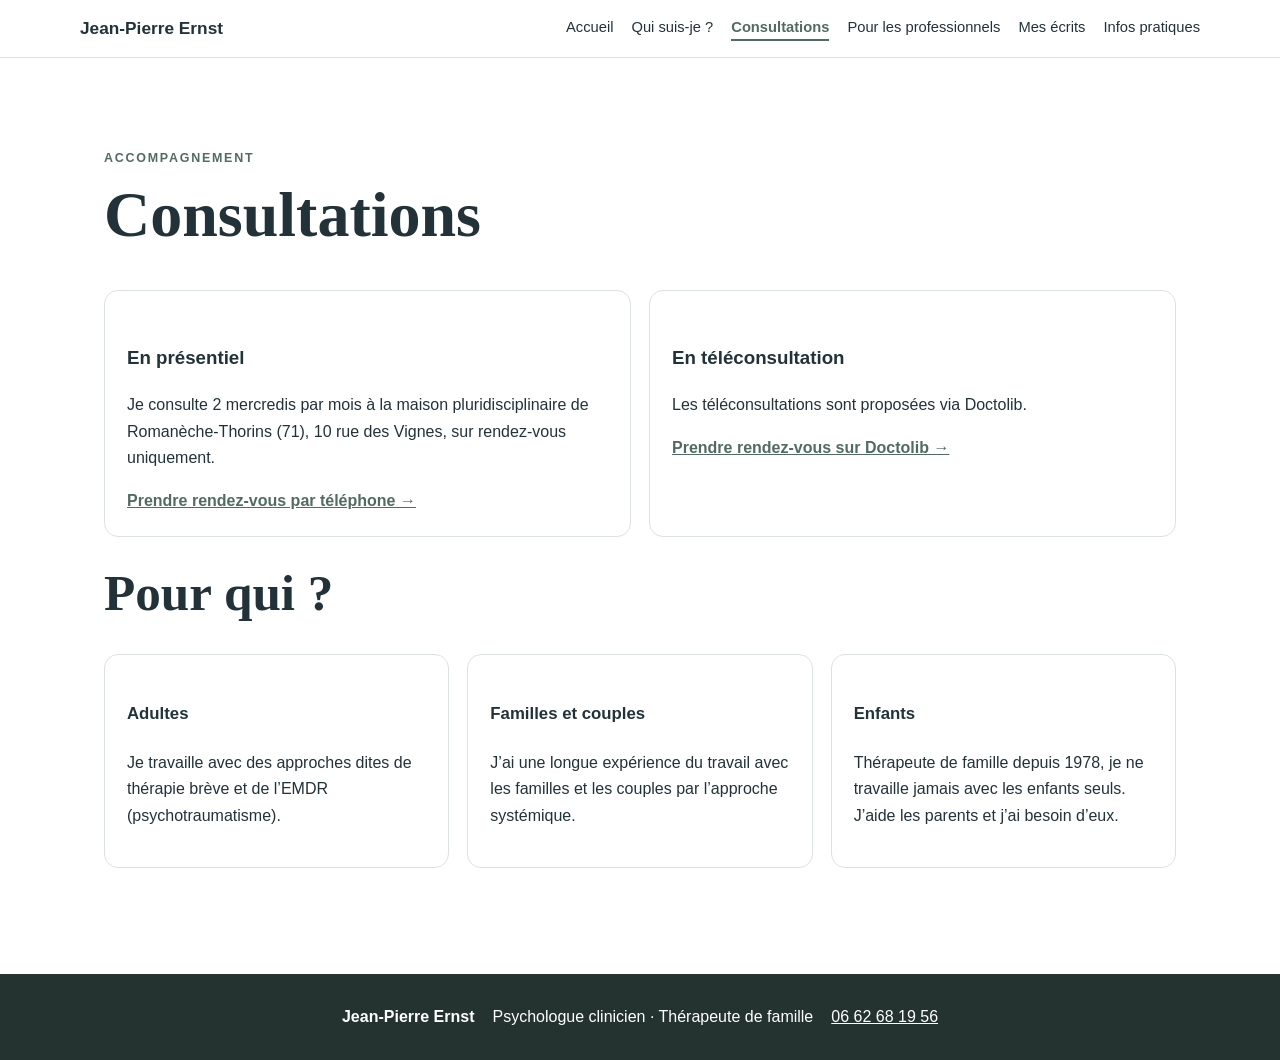
==== consultations.html @ 9bc4b55e "Add files via upload" ====
<!doctype html><html lang="fr"><head>
<meta charset="utf-8"><meta name="viewport" content="width=device-width,initial-scale=1">
<title>Consultations — Jean-Pierre Ernst</title><link rel="stylesheet" href="styles.css"></head><body>
<header class="topbar"><a class="brand" href="index.html">Jean-Pierre Ernst</a>
<button class="menu" aria-label="Ouvrir le menu" aria-expanded="false">☰</button><nav><a href="index.html">Accueil</a><a href="qui-suis-je.html">Qui suis-je ?</a><a href="consultations.html" class="active">Consultations</a><a href="professionnels.html">Pour les professionnels</a><a href="ecrits.html">Mes écrits</a><a href="infos-pratiques.html">Infos pratiques</a></nav></header>
<main><section class="section"><p class="kicker">Accompagnement</p><h1 class="page-title">Consultations</h1>
<div class="cards"><article><h3>En présentiel</h3><p>Je consulte 2 mercredis par mois à la maison pluridisciplinaire de Romanèche-Thorins (71), 10 rue des Vignes, sur rendez-vous uniquement.</p><a class="textlink" href="tel:+33662681956">Prendre rendez-vous par téléphone →</a></article>
<article><h3>En téléconsultation</h3><p>Les téléconsultations sont proposées via Doctolib.</p><a class="textlink" href="https://www.doctolib.fr/psychologue/paris/jean-pierre-ernst" target="_blank" rel="noopener">Prendre rendez-vous sur Doctolib →</a></article></div>
<h2>Pour qui ?</h2><div class="cards three"><article><h4>Adultes</h4><p>Je travaille avec des approches dites de thérapie brève et de l’EMDR (psychotraumatisme).</p></article><article><h4>Familles et couples</h4><p>J’ai une longue expérience du travail avec les familles et les couples par l’approche systémique.</p></article><article><h4>Enfants</h4><p>Thérapeute de famille depuis 1978, je ne travaille jamais avec les enfants seuls. J’aide les parents et j’ai besoin d’eux.</p></article></div></section></main>
<footer><strong>Jean-Pierre Ernst</strong><span>Psychologue clinicien · Thérapeute de famille</span><a href="tel:+33662681956">06 62 68 19 56</a></footer>
<script>const b=document.querySelector('.menu'),n=document.querySelector('nav');b.addEventListener('click',()=>{const o=n.classList.toggle('open');b.setAttribute('aria-expanded',o)});</script>
</body></html>
---- styles.css ----
:root{--ink:#233238;--muted:#5d6c70;--paper:#fff;--soft:#f2f5f1;--accent:#526b62;--line:#dce3df;--max:1120px}
*{box-sizing:border-box}html{scroll-behavior:smooth}body{margin:0;font-family:Arial,Helvetica,sans-serif;color:var(--ink);background:var(--paper);line-height:1.65}
.topbar{position:sticky;top:0;z-index:20;display:flex;align-items:center;gap:28px;padding:14px max(24px,calc((100% - var(--max))/2));background:rgba(255,255,255,.96);border-bottom:1px solid var(--line)}
.brand{font-weight:700;font-size:1.08rem;color:var(--ink);text-decoration:none;margin-right:auto}.topbar nav{display:flex;gap:18px}.topbar nav a{color:var(--ink);text-decoration:none;font-size:.92rem}.topbar nav a:hover,.links a:hover,.textlink:hover{color:var(--accent);text-decoration:underline}.menu{display:none;border:0;background:none;font-size:1.6rem}
.hero{min-height:72vh;display:grid;align-items:center;background:linear-gradient(90deg,rgba(15,27,28,.72),rgba(15,27,28,.14)),url("assets/slide1_image10.png") center/cover}
.hero-inner{width:min(var(--max),calc(100% - 48px));margin:auto;color:white;padding:70px 0}.hero h1{font-family:Georgia,serif;font-size:clamp(3rem,7vw,6.5rem);line-height:1;margin:.15em 0}.eyebrow,.kicker{text-transform:uppercase;letter-spacing:.14em;font-weight:700;font-size:.78rem}.motto{font-family:Georgia,serif;font-size:clamp(1.45rem,3vw,2.35rem);max-width:720px}.actions{display:flex;gap:12px;flex-wrap:wrap;margin-top:28px}.button{display:inline-block;padding:11px 18px;border-radius:999px;text-decoration:none;font-weight:700}.primary{background:white;color:var(--ink)}.ghost{border:1px solid rgba(255,255,255,.8);color:white}
.section{max-width:var(--max);margin:auto;padding:78px 24px;scroll-margin-top:70px}.soft{max-width:none;padding-left:max(24px,calc((100% - var(--max))/2));padding-right:max(24px,calc((100% - var(--max))/2));background:var(--soft)}
h2{font-family:Georgia,serif;font-size:clamp(2.2rem,4vw,3.5rem);line-height:1.1;margin:.15em 0 .65em}h3{margin-top:1.6em}h4{font-size:1.05rem}.kicker{color:var(--accent)}
.two{display:grid;grid-template-columns:1.25fr .75fr;gap:56px;align-items:center}.two>img{width:100%;max-height:520px;object-fit:cover;border-radius:18px}.two>img.contain{object-fit:contain;max-height:420px}
.cards{display:grid;grid-template-columns:repeat(2,1fr);gap:18px;margin:28px 0}.cards.three{grid-template-columns:repeat(3,1fr)}.cards article{background:white;border:1px solid var(--line);border-radius:14px;padding:22px}.soft .cards article{background:rgba(255,255,255,.72)}
.textlink,.links a,.book a{color:var(--accent);font-weight:700}.writing-grid{display:grid;grid-template-columns:.95fr 1.05fr;gap:50px}.links{padding-left:1.2em}.links li{margin:.65em 0}
.book{display:grid;grid-template-columns:110px 1fr;gap:20px;padding:20px 0;border-bottom:1px solid var(--line)}.book img{width:110px;max-height:165px;object-fit:contain}.book h4{margin:0}
footer{display:flex;gap:18px;justify-content:center;flex-wrap:wrap;padding:30px 24px;background:#24332f;color:white}footer a{color:white}
@media(max-width:820px){.menu{display:block}.topbar nav{display:none;position:absolute;left:0;right:0;top:59px;padding:20px 24px;background:white;flex-direction:column;border-bottom:1px solid var(--line)}.topbar nav.open{display:flex}.two,.writing-grid{grid-template-columns:1fr}.two>img{order:-1;max-height:330px}.cards,.cards.three{grid-template-columns:1fr}.hero{min-height:68vh}.section{padding-top:58px;padding-bottom:58px}}
@media(max-width:520px){.book{grid-template-columns:82px 1fr}.book img{width:82px}.hero-inner{width:calc(100% - 32px)}}

.page-title{font-family:Georgia,serif;font-size:clamp(2.5rem,5vw,4.2rem);line-height:1.05;margin:.15em 0 .65em}
.topbar nav a.active{font-weight:700;color:var(--accent);border-bottom:2px solid var(--accent)}
.home-choices{display:grid;grid-template-columns:repeat(2,minmax(250px,390px));gap:18px;margin-top:34px}
.choice{display:flex;flex-direction:column;gap:6px;padding:22px 24px;border-radius:16px;background:rgba(255,255,255,.94);color:var(--ink);text-decoration:none;box-shadow:0 10px 30px rgba(0,0,0,.12)}
.choice:hover{transform:translateY(-2px);background:white}.choice strong{font-size:1.08rem;line-height:1.35}.choice-small{text-transform:uppercase;letter-spacing:.12em;font-size:.72rem;color:var(--accent);font-weight:700}
@media(max-width:650px){.home-choices{grid-template-columns:1fr}.choice{padding:18px}}
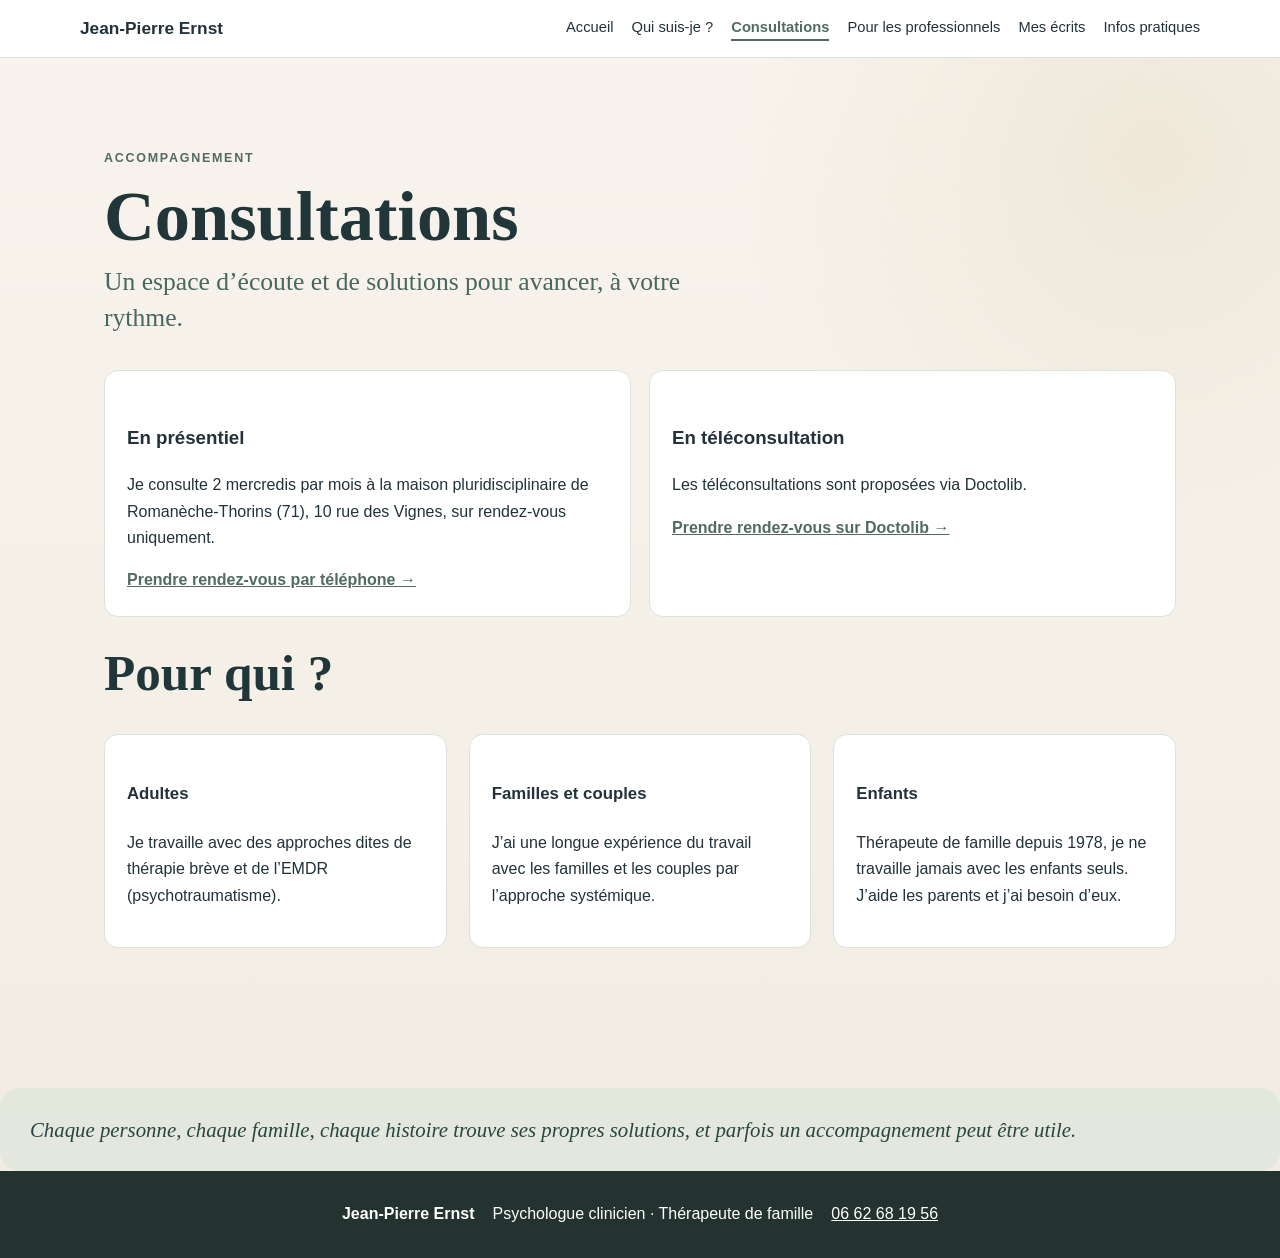
==== commit 94713249: "Add files via upload" ====
--- a/consultations.html
+++ b/consultations.html
@@ -1,12 +1,14 @@
 <!doctype html><html lang="fr"><head>
 <meta charset="utf-8"><meta name="viewport" content="width=device-width,initial-scale=1">
-<title>Consultations — Jean-Pierre Ernst</title><link rel="stylesheet" href="styles.css"></head><body>
+<title>Consultations — Jean-Pierre Ernst</title><link rel="stylesheet" href="styles.css"></head><body class="page-consultations">
 <header class="topbar"><a class="brand" href="index.html">Jean-Pierre Ernst</a>
 <button class="menu" aria-label="Ouvrir le menu" aria-expanded="false">☰</button><nav><a href="index.html">Accueil</a><a href="qui-suis-je.html">Qui suis-je ?</a><a href="consultations.html" class="active">Consultations</a><a href="professionnels.html">Pour les professionnels</a><a href="ecrits.html">Mes écrits</a><a href="infos-pratiques.html">Infos pratiques</a></nav></header>
 <main><section class="section"><p class="kicker">Accompagnement</p><h1 class="page-title">Consultations</h1>
+<p class="consult-lead">Un espace d’écoute et de solutions pour avancer, à votre rythme.</p>
 <div class="cards"><article><h3>En présentiel</h3><p>Je consulte 2 mercredis par mois à la maison pluridisciplinaire de Romanèche-Thorins (71), 10 rue des Vignes, sur rendez-vous uniquement.</p><a class="textlink" href="tel:+33662681956">Prendre rendez-vous par téléphone →</a></article>
 <article><h3>En téléconsultation</h3><p>Les téléconsultations sont proposées via Doctolib.</p><a class="textlink" href="https://www.doctolib.fr/psychologue/paris/jean-pierre-ernst" target="_blank" rel="noopener">Prendre rendez-vous sur Doctolib →</a></article></div>
-<h2>Pour qui ?</h2><div class="cards three"><article><h4>Adultes</h4><p>Je travaille avec des approches dites de thérapie brève et de l’EMDR (psychotraumatisme).</p></article><article><h4>Familles et couples</h4><p>J’ai une longue expérience du travail avec les familles et les couples par l’approche systémique.</p></article><article><h4>Enfants</h4><p>Thérapeute de famille depuis 1978, je ne travaille jamais avec les enfants seuls. J’aide les parents et j’ai besoin d’eux.</p></article></div></section></main>
+<h2>Pour qui ?</h2><div class="cards three"><article><h4>Adultes</h4><p>Je travaille avec des approches dites de thérapie brève et de l’EMDR (psychotraumatisme).</p></article><article><h4>Familles et couples</h4><p>J’ai une longue expérience du travail avec les familles et les couples par l’approche systémique.</p></article><article><h4>Enfants</h4><p>Thérapeute de famille depuis 1978, je ne travaille jamais avec les enfants seuls. J’aide les parents et j’ai besoin d’eux.</p></article></div></section><div class="consult-quote">Chaque personne, chaque famille, chaque histoire trouve ses propres solutions, et parfois un accompagnement peut être utile.</div>
+</main>
 <footer><strong>Jean-Pierre Ernst</strong><span>Psychologue clinicien · Thérapeute de famille</span><a href="tel:+33662681956">06 62 68 19 56</a></footer>
 <script>const b=document.querySelector('.menu'),n=document.querySelector('nav');b.addEventListener('click',()=>{const o=n.classList.toggle('open');b.setAttribute('aria-expanded',o)});</script>
 </body></html>
--- a/styles.css
+++ b/styles.css
@@ -3,7 +3,7 @@
 *{box-sizing:border-box}html{scroll-behavior:smooth}body{margin:0;font-family:Arial,Helvetica,sans-serif;color:var(--ink);background:var(--paper);line-height:1.65}
 .topbar{position:sticky;top:0;z-index:20;display:flex;align-items:center;gap:28px;padding:14px max(24px,calc((100% - var(--max))/2));background:rgba(255,255,255,.96);border-bottom:1px solid var(--line)}
 .brand{font-weight:700;font-size:1.08rem;color:var(--ink);text-decoration:none;margin-right:auto}.topbar nav{display:flex;gap:18px}.topbar nav a{color:var(--ink);text-decoration:none;font-size:.92rem}.topbar nav a:hover,.links a:hover,.textlink:hover{color:var(--accent);text-decoration:underline}.menu{display:none;border:0;background:none;font-size:1.6rem}
-.hero{min-height:72vh;display:grid;align-items:center;background:linear-gradient(90deg,rgba(15,27,28,.72),rgba(15,27,28,.14)),url("assets/slide1_image10.png") center/cover}
+.hero{min-height:72vh;display:grid;align-items:center;background:linear-gradient(90deg,rgba(15,27,28,.72),rgba(15,27,28,.14)),url("slide1_image10.png") center/cover}
 .hero-inner{width:min(var(--max),calc(100% - 48px));margin:auto;color:white;padding:70px 0}.hero h1{font-family:Georgia,serif;font-size:clamp(3rem,7vw,6.5rem);line-height:1;margin:.15em 0}.eyebrow,.kicker{text-transform:uppercase;letter-spacing:.14em;font-weight:700;font-size:.78rem}.motto{font-family:Georgia,serif;font-size:clamp(1.45rem,3vw,2.35rem);max-width:720px}.actions{display:flex;gap:12px;flex-wrap:wrap;margin-top:28px}.button{display:inline-block;padding:11px 18px;border-radius:999px;text-decoration:none;font-weight:700}.primary{background:white;color:var(--ink)}.ghost{border:1px solid rgba(255,255,255,.8);color:white}
 .section{max-width:var(--max);margin:auto;padding:78px 24px;scroll-margin-top:70px}.soft{max-width:none;padding-left:max(24px,calc((100% - var(--max))/2));padding-right:max(24px,calc((100% - var(--max))/2));background:var(--soft)}
 h2{font-family:Georgia,serif;font-size:clamp(2.2rem,4vw,3.5rem);line-height:1.1;margin:.15em 0 .65em}h3{margin-top:1.6em}h4{font-size:1.05rem}.kicker{color:var(--accent)}
@@ -21,3 +21,254 @@
 .choice{display:flex;flex-direction:column;gap:6px;padding:22px 24px;border-radius:16px;background:rgba(255,255,255,.94);color:var(--ink);text-decoration:none;box-shadow:0 10px 30px rgba(0,0,0,.12)}
 .choice:hover{transform:translateY(-2px);background:white}.choice strong{font-size:1.08rem;line-height:1.35}.choice-small{text-transform:uppercase;letter-spacing:.12em;font-size:.72rem;color:var(--accent);font-weight:700}
 @media(max-width:650px){.home-choices{grid-template-columns:1fr}.choice{padding:18px}}
+
+.homehero{
+  min-height:calc(100vh - 60px);
+  background:
+    linear-gradient(90deg,rgba(19,36,37,.78) 0%,rgba(19,36,37,.52) 45%,rgba(19,36,37,.12) 100%),
+    url("slide1_image10.png") center/cover no-repeat;
+}
+.homehero .hero-inner{padding-top:90px;padding-bottom:90px}
+.homehero h1{text-shadow:0 3px 20px rgba(0,0,0,.22)}
+.homehero .motto{max-width:780px;text-shadow:0 2px 12px rgba(0,0,0,.25)}
+.home-choices{max-width:820px}
+.choice{
+  backdrop-filter:blur(6px);
+  border:1px solid rgba(255,255,255,.65);
+  box-shadow:0 14px 35px rgba(0,0,0,.20);
+}
+.choice span:last-child{margin-top:8px;font-weight:700;color:var(--accent)}
+
+
+/* ===== V4 ACCUEIL : photo plus présente, composition plus chaleureuse ===== */
+.homehero{
+  min-height:calc(100vh - 62px);
+  position:relative;
+  display:flex;
+  align-items:center;
+  background-image:
+    linear-gradient(90deg,
+      rgba(18,38,37,.84) 0%,
+      rgba(18,38,37,.70) 28%,
+      rgba(18,38,37,.36) 53%,
+      rgba(18,38,37,.05) 76%,
+      rgba(18,38,37,0) 100%),
+    url("slide1_image10.png");
+  background-position:center center;
+  background-size:cover;
+  background-repeat:no-repeat;
+}
+.homehero::after{
+  content:"";
+  position:absolute;
+  inset:0;
+  pointer-events:none;
+  background:linear-gradient(180deg,rgba(0,0,0,.04),rgba(0,0,0,.10));
+}
+.homehero .hero-inner{
+  position:relative;
+  z-index:1;
+  width:min(1180px,calc(100% - 48px));
+  margin:0 auto;
+  padding:78px 0 86px;
+}
+.homehero .eyebrow{
+  letter-spacing:.16em;
+  font-weight:800;
+  color:#f5eee2;
+  text-shadow:0 2px 12px rgba(0,0,0,.30);
+}
+.homehero h1{
+  max-width:850px;
+  margin:.25em 0 .35em;
+  font-size:clamp(3.7rem,7vw,6.6rem);
+  line-height:.92;
+  color:#fff;
+  text-shadow:0 4px 24px rgba(0,0,0,.26);
+}
+.homehero .motto{
+  max-width:700px;
+  margin-bottom:34px;
+  font-size:clamp(1.55rem,2.5vw,2.25rem);
+  line-height:1.34;
+  color:#fff;
+  text-shadow:0 3px 16px rgba(0,0,0,.34);
+}
+.home-choices{
+  display:grid;
+  grid-template-columns:repeat(2,minmax(0,1fr));
+  gap:16px;
+  max-width:760px;
+}
+.choice{
+  background:rgba(255,250,243,.92);
+  border:1px solid rgba(255,255,255,.82);
+  border-radius:18px;
+  padding:20px 22px;
+  box-shadow:0 16px 40px rgba(0,0,0,.20);
+  backdrop-filter:blur(8px);
+  transition:transform .18s ease,box-shadow .18s ease;
+}
+.choice:hover{
+  transform:translateY(-3px);
+  box-shadow:0 20px 46px rgba(0,0,0,.26);
+}
+.choice .kicker{
+  color:#55756f;
+  letter-spacing:.11em;
+  font-weight:800;
+}
+.choice strong{
+  font-size:1.08rem;
+  line-height:1.35;
+}
+.choice span:last-child{
+  color:#315c55;
+  font-weight:750;
+}
+@media(max-width:760px){
+  .homehero{
+    background-position:62% center;
+  }
+  .homehero .hero-inner{
+    width:min(100% - 30px,680px);
+    padding:55px 0 65px;
+  }
+  .homehero h1{font-size:clamp(3rem,15vw,4.5rem)}
+  .home-choices{grid-template-columns:1fr}
+}
+
+
+/* ===== V5 : hiérarchie typographique validée ===== */
+.homehero h1{
+  font-size:clamp(3rem,5vw,4.8rem);
+  margin:.1em 0 .18em;
+  line-height:1;
+}
+.homehero .eyebrow{
+  display:block;
+  margin:0 0 28px;
+  font-family:Georgia,"Times New Roman",serif;
+  font-size:clamp(1.65rem,2.6vw,2.35rem);
+  line-height:1.2;
+  letter-spacing:0;
+  text-transform:none;
+  font-weight:600;
+  color:#fff;
+}
+
+/* ===== V6 : QUI SUIS-JE uniquement ===== */
+.page-about{background:#f4f0e8}
+.page-about main{
+  background:radial-gradient(circle at 82% 20%,rgba(196,174,129,.20),transparent 31%),
+             linear-gradient(180deg,#f8f4ed 0%,#eee7dc 100%);
+}
+.page-about .page-wrap{width:min(1180px,calc(100% - 48px));margin:0 auto;padding:66px 0 76px}
+.page-about .split{display:grid;grid-template-columns:minmax(0,1.35fr) minmax(330px,.75fr);gap:62px;align-items:start}
+.page-about .eyebrow{color:#55756f;letter-spacing:.16em;font-size:.78rem;font-weight:800}
+.page-about h1{margin:.15em 0 .55em;font-size:clamp(3.2rem,5vw,5rem);line-height:.98;color:#213638}
+.page-about .intro{font-size:1.08rem;line-height:1.72;color:#2d3b3c}
+.page-about .work-card{margin-top:34px;padding:28px 30px;border-radius:18px;background:rgba(255,255,255,.82);
+ border:1px solid rgba(72,102,95,.18);box-shadow:0 14px 34px rgba(39,54,52,.09)}
+.page-about .work-card h2{margin:0 0 14px;font-family:Georgia,"Times New Roman",serif;font-size:1.8rem;color:#315c55}
+.page-about .work-card p{margin:0;line-height:1.72}
+.page-about .portrait-card{position:sticky;top:92px}
+.page-about .portrait-card img{width:100%;min-height:455px;object-fit:cover;border-radius:24px;box-shadow:0 22px 48px rgba(29,47,44,.18)}
+@media(max-width:820px){
+ .page-about .page-wrap{width:min(100% - 30px,680px);padding:46px 0 58px}
+ .page-about .split{grid-template-columns:1fr;gap:34px}
+ .page-about .portrait-card{position:static}
+ .page-about .portrait-card img{min-height:300px;max-height:440px}
+}
+
+
+/* ===== V8 : CONSULTATIONS uniquement ===== */
+.page-consultations{background:#f6f2ea}
+.page-consultations main{
+  background:
+    radial-gradient(circle at 90% 8%,rgba(198,177,132,.18),transparent 27%),
+    linear-gradient(180deg,#f8f4ed 0%,#f1ece3 100%);
+}
+.page-consultations .page-wrap{
+  width:min(1180px,calc(100% - 48px));
+  margin:0 auto;
+  padding:56px 0 72px;
+}
+.page-consultations .eyebrow{
+  color:#55756f;letter-spacing:.16em;font-size:.78rem;font-weight:800;
+}
+.page-consultations h1{
+  margin:.12em 0 .18em;
+  font-size:clamp(3.4rem,5.5vw,5.5rem);
+  line-height:1;
+  color:#213638;
+}
+.page-consultations .consult-lead{
+  max-width:650px;
+  margin:0 0 34px;
+  font-family:Georgia,"Times New Roman",serif;
+  font-size:clamp(1.35rem,2vw,1.75rem);
+  line-height:1.4;
+  color:#48675f;
+}
+.page-consultations .cards.two{
+  gap:24px;
+}
+.page-consultations .cards.two .card{
+  background:rgba(255,255,255,.86);
+  border:1px solid rgba(74,103,96,.16);
+  border-radius:22px;
+  padding:30px 32px;
+  box-shadow:0 14px 34px rgba(39,54,52,.08);
+}
+.page-consultations .cards.two .card h2,
+.page-consultations .cards.two .card h3{
+  font-family:Georgia,"Times New Roman",serif;
+  color:#315c55;
+  font-size:1.65rem;
+}
+.page-consultations .cards.two .card a{
+  display:inline-block;
+  margin-top:10px;
+  padding:12px 18px;
+  border-radius:10px;
+  background:#174d42;
+  color:white;
+  text-decoration:none;
+  font-weight:700;
+}
+.page-consultations h2{
+  color:#213638;
+}
+.page-consultations .cards.three{
+  gap:22px;
+}
+.page-consultations .cards.three .card{
+  min-height:185px;
+  padding:28px 26px;
+  border-radius:20px;
+  background:linear-gradient(145deg,rgba(255,255,255,.9),rgba(239,235,225,.9));
+  border:1px solid rgba(74,103,96,.14);
+  box-shadow:0 12px 28px rgba(39,54,52,.07);
+}
+.page-consultations .cards.three .card h3{
+  margin-top:0;
+  font-family:Georgia,"Times New Roman",serif;
+  font-size:1.45rem;
+  color:#315c55;
+}
+.page-consultations .consult-quote{
+  margin-top:34px;
+  padding:26px 30px;
+  border-radius:20px;
+  background:rgba(222,231,220,.72);
+  color:#29453f;
+  font-family:Georgia,"Times New Roman",serif;
+  font-size:1.3rem;
+  font-style:italic;
+  line-height:1.5;
+}
+@media(max-width:820px){
+  .page-consultations .page-wrap{width:min(100% - 30px,680px);padding:42px 0 56px}
+  .page-consultations .cards.two,.page-consultations .cards.three{grid-template-columns:1fr}
+}
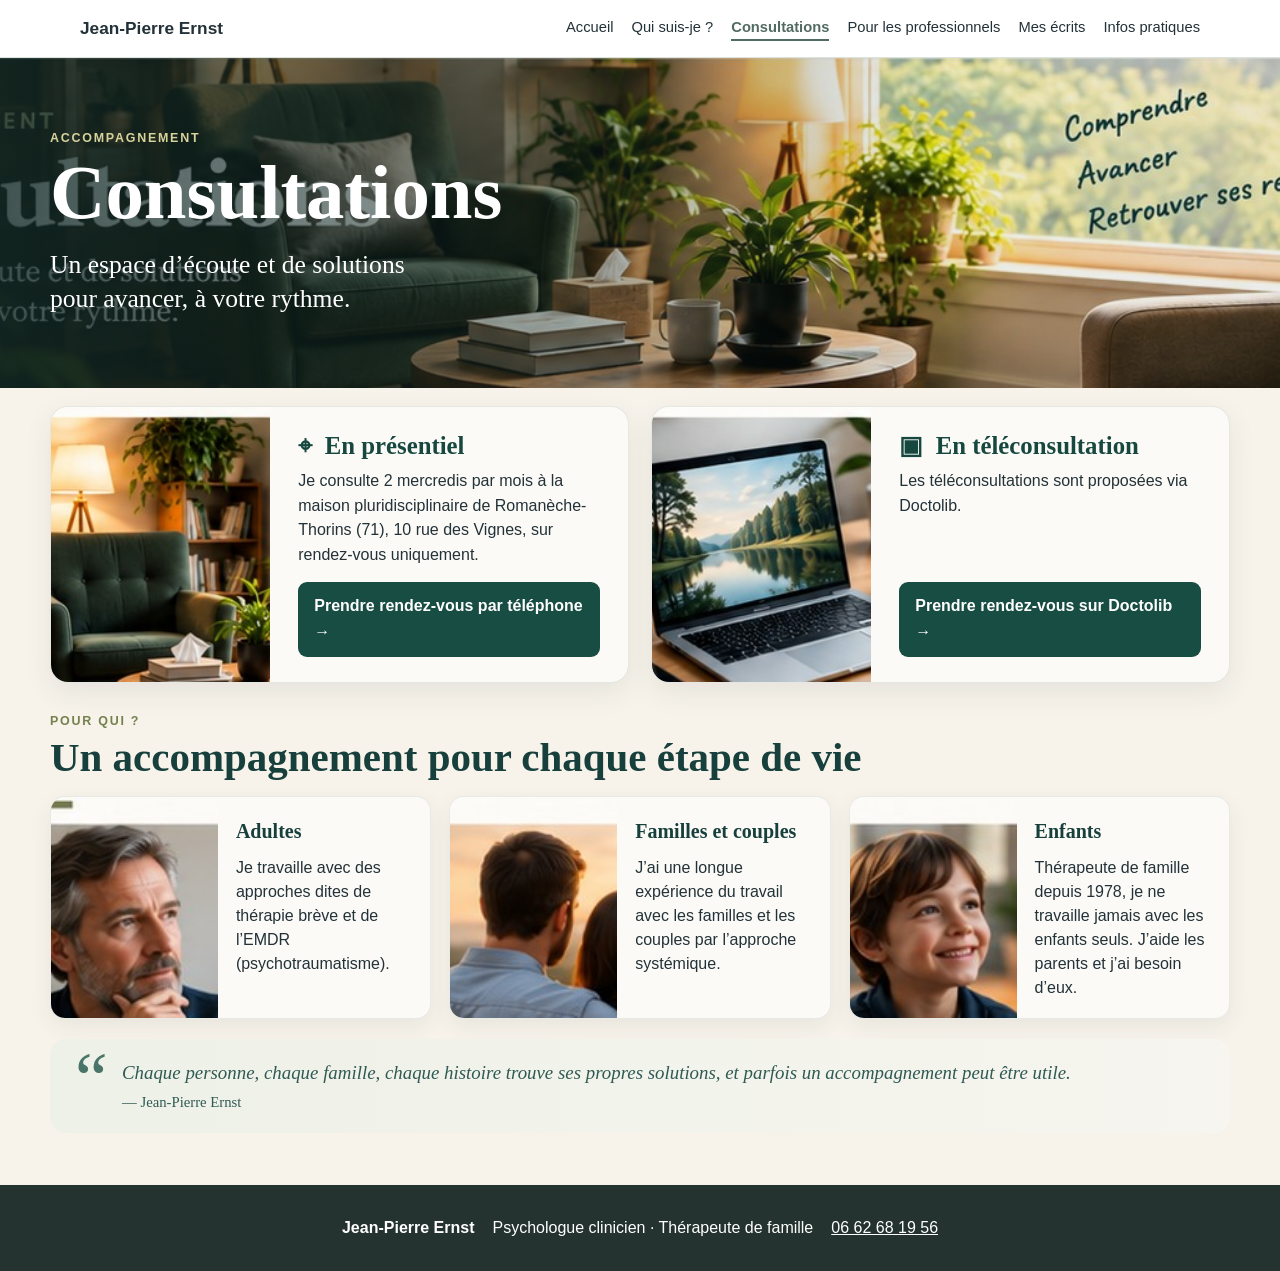
==== commit 283170c0: "Add files via upload" ====
--- a/consultations.html
+++ b/consultations.html
@@ -1,14 +1,90 @@
-<!doctype html><html lang="fr"><head>
-<meta charset="utf-8"><meta name="viewport" content="width=device-width,initial-scale=1">
-<title>Consultations — Jean-Pierre Ernst</title><link rel="stylesheet" href="styles.css"></head><body class="page-consultations">
-<header class="topbar"><a class="brand" href="index.html">Jean-Pierre Ernst</a>
-<button class="menu" aria-label="Ouvrir le menu" aria-expanded="false">☰</button><nav><a href="index.html">Accueil</a><a href="qui-suis-je.html">Qui suis-je ?</a><a href="consultations.html" class="active">Consultations</a><a href="professionnels.html">Pour les professionnels</a><a href="ecrits.html">Mes écrits</a><a href="infos-pratiques.html">Infos pratiques</a></nav></header>
-<main><section class="section"><p class="kicker">Accompagnement</p><h1 class="page-title">Consultations</h1>
-<p class="consult-lead">Un espace d’écoute et de solutions pour avancer, à votre rythme.</p>
-<div class="cards"><article><h3>En présentiel</h3><p>Je consulte 2 mercredis par mois à la maison pluridisciplinaire de Romanèche-Thorins (71), 10 rue des Vignes, sur rendez-vous uniquement.</p><a class="textlink" href="tel:+33662681956">Prendre rendez-vous par téléphone →</a></article>
-<article><h3>En téléconsultation</h3><p>Les téléconsultations sont proposées via Doctolib.</p><a class="textlink" href="https://www.doctolib.fr/psychologue/paris/jean-pierre-ernst" target="_blank" rel="noopener">Prendre rendez-vous sur Doctolib →</a></article></div>
-<h2>Pour qui ?</h2><div class="cards three"><article><h4>Adultes</h4><p>Je travaille avec des approches dites de thérapie brève et de l’EMDR (psychotraumatisme).</p></article><article><h4>Familles et couples</h4><p>J’ai une longue expérience du travail avec les familles et les couples par l’approche systémique.</p></article><article><h4>Enfants</h4><p>Thérapeute de famille depuis 1978, je ne travaille jamais avec les enfants seuls. J’aide les parents et j’ai besoin d’eux.</p></article></div></section><div class="consult-quote">Chaque personne, chaque famille, chaque histoire trouve ses propres solutions, et parfois un accompagnement peut être utile.</div>
+<!doctype html>
+<html lang="fr">
+<head>
+<meta charset="utf-8">
+<meta name="viewport" content="width=device-width,initial-scale=1">
+<title>Consultations — Jean-Pierre Ernst</title>
+<link rel="stylesheet" href="styles.css">
+</head>
+<body class="page-consultations">
+<header class="topbar">
+  <a class="brand" href="index.html">Jean-Pierre Ernst</a>
+  <button class="menu" aria-label="Ouvrir le menu" aria-expanded="false">☰</button>
+  <nav>
+    <a href="index.html">Accueil</a>
+    <a href="qui-suis-je.html">Qui suis-je ?</a>
+    <a href="consultations.html" class="active">Consultations</a>
+    <a href="professionnels.html">Pour les professionnels</a>
+    <a href="ecrits.html">Mes écrits</a>
+    <a href="infos-pratiques.html">Infos pratiques</a>
+  </nav>
+</header>
+
+<main class="consult-main">
+  <section class="consult-hero">
+    <div class="consult-hero-copy">
+      <p class="kicker">Accompagnement</p>
+      <h1>Consultations</h1>
+      <p>Un espace d’écoute et de solutions<br>pour avancer, à votre rythme.</p>
+    </div>
+  </section>
+
+  <section class="consult-content">
+    <div class="consult-modes">
+      <article class="consult-mode">
+        <img src="assets/consultations-presentiel.jpg" alt="">
+        <div class="consult-mode-text">
+          <h2>⌖ &nbsp;En présentiel</h2>
+          <p>Je consulte 2 mercredis par mois à la maison pluridisciplinaire de Romanèche-Thorins (71), 10 rue des Vignes, sur rendez-vous uniquement.</p>
+          <a class="consult-button" href="tel:+33662681956">Prendre rendez-vous par téléphone →</a>
+        </div>
+      </article>
+
+      <article class="consult-mode">
+        <img src="assets/consultations-teleconsultation.jpg" alt="">
+        <div class="consult-mode-text">
+          <h2>▣ &nbsp;En téléconsultation</h2>
+          <p>Les téléconsultations sont proposées via Doctolib.</p>
+          <a class="consult-button" href="https://www.doctolib.fr/psychologue/paris/jean-pierre-ernst" target="_blank" rel="noopener">Prendre rendez-vous sur Doctolib →</a>
+        </div>
+      </article>
+    </div>
+
+    <div class="consult-forwho-heading">
+      <p class="kicker">Pour qui ?</p>
+      <h2>Un accompagnement pour chaque étape de vie</h2>
+    </div>
+
+    <div class="consult-audiences">
+      <article>
+        <img src="assets/consultations-adultes.jpg" alt="">
+        <div><h3>Adultes</h3><p>Je travaille avec des approches dites de thérapie brève et de l’EMDR (psychotraumatisme).</p></div>
+      </article>
+      <article>
+        <img src="assets/consultations-familles.jpg" alt="">
+        <div><h3>Familles et couples</h3><p>J’ai une longue expérience du travail avec les familles et les couples par l’approche systémique.</p></div>
+      </article>
+      <article>
+        <img src="assets/consultations-enfants.jpg" alt="">
+        <div><h3>Enfants</h3><p>Thérapeute de famille depuis 1978, je ne travaille jamais avec les enfants seuls. J’aide les parents et j’ai besoin d’eux.</p></div>
+      </article>
+    </div>
+
+    <blockquote class="consult-quote">
+      Chaque personne, chaque famille, chaque histoire trouve ses propres solutions, et parfois un accompagnement peut être utile.
+      <cite>— Jean-Pierre Ernst</cite>
+    </blockquote>
+  </section>
 </main>
-<footer><strong>Jean-Pierre Ernst</strong><span>Psychologue clinicien · Thérapeute de famille</span><a href="tel:+33662681956">06 62 68 19 56</a></footer>
-<script>const b=document.querySelector('.menu'),n=document.querySelector('nav');b.addEventListener('click',()=>{const o=n.classList.toggle('open');b.setAttribute('aria-expanded',o)});</script>
-</body></html>+
+<footer>
+  <strong>Jean-Pierre Ernst</strong>
+  <span>Psychologue clinicien · Thérapeute de famille</span>
+  <a href="tel:+33662681956">06 62 68 19 56</a>
+</footer>
+<script>
+const b=document.querySelector('.menu'),n=document.querySelector('nav');
+b.addEventListener('click',()=>{const o=n.classList.toggle('open');b.setAttribute('aria-expanded',o)});
+</script>
+</body>
+</html>
--- a/styles.css
+++ b/styles.css
@@ -272,3 +272,80 @@
   .page-consultations .page-wrap{width:min(100% - 30px,680px);padding:42px 0 56px}
   .page-consultations .cards.two,.page-consultations .cards.three{grid-template-columns:1fr}
 }
+
+
+/* ===== V9 : page Consultations illustrée ===== */
+.page-consultations .consult-main{background:#f7f3eb}
+.page-consultations .consult-hero{
+  min-height:330px;
+  background:
+    linear-gradient(90deg,rgba(18,42,38,.80) 0%,rgba(18,42,38,.42) 42%,rgba(18,42,38,.08) 72%),
+    url("assets/consultations-hero.jpg") center 48%/cover no-repeat;
+  display:flex;align-items:center;
+}
+.page-consultations .consult-hero-copy{
+  width:min(1180px,calc(100% - 48px));margin:auto;color:#fff;
+}
+.page-consultations .consult-hero .kicker{color:#d8d29b;margin:0 0 8px}
+.page-consultations .consult-hero h1{
+  font-family:Georgia,"Times New Roman",serif;
+  font-size:clamp(3.6rem,6vw,6rem);line-height:.95;margin:0 0 18px;color:#fff;
+}
+.page-consultations .consult-hero-copy>p:last-child{
+  font-family:Georgia,"Times New Roman",serif;font-size:clamp(1.3rem,2vw,1.8rem);line-height:1.35;margin:0;
+}
+.page-consultations .consult-content{
+  width:min(1180px,calc(100% - 48px));margin:auto;padding:18px 0 52px;
+}
+.page-consultations .consult-modes{display:grid;grid-template-columns:1fr 1fr;gap:22px}
+.page-consultations .consult-mode{
+  display:grid;grid-template-columns:38% 62%;overflow:hidden;
+  background:#fbfaf6;border-radius:18px;box-shadow:0 10px 28px rgba(37,52,48,.08);
+  border:1px solid rgba(65,91,82,.12);
+}
+.page-consultations .consult-mode img{width:100%;height:100%;min-height:220px;object-fit:cover}
+.page-consultations .consult-mode-text{padding:25px 28px;display:flex;flex-direction:column;align-items:flex-start}
+.page-consultations .consult-mode h2{
+  margin:0 0 10px;font-family:Georgia,"Times New Roman",serif;color:#17483f;font-size:1.55rem;
+}
+.page-consultations .consult-mode p{line-height:1.55;margin:0 0 14px}
+.page-consultations .consult-button{
+  display:inline-block;margin-top:auto;background:#174d42;color:#fff!important;text-decoration:none!important;
+  padding:11px 16px;border-radius:9px;font-weight:700;
+}
+.page-consultations .consult-forwho-heading{margin:28px 0 16px}
+.page-consultations .consult-forwho-heading .kicker{margin:0;color:#75814c}
+.page-consultations .consult-forwho-heading h2{
+  margin:4px 0 0;font-family:Georgia,"Times New Roman",serif;color:#173f3c;font-size:clamp(2rem,3.2vw,3rem);
+}
+.page-consultations .consult-audiences{display:grid;grid-template-columns:repeat(3,1fr);gap:18px}
+.page-consultations .consult-audiences article{
+  display:grid;grid-template-columns:44% 56%;overflow:hidden;background:#fbfaf6;border-radius:15px;
+  box-shadow:0 8px 22px rgba(37,52,48,.07);border:1px solid rgba(65,91,82,.10);
+}
+.page-consultations .consult-audiences img{width:100%;height:100%;min-height:160px;object-fit:cover}
+.page-consultations .consult-audiences article>div{padding:18px}
+.page-consultations .consult-audiences h3{
+  font-family:Georgia,"Times New Roman",serif;color:#173f3c;font-size:1.25rem;margin:0 0 8px;
+}
+.page-consultations .consult-audiences p{margin:0;line-height:1.5}
+.page-consultations .consult-quote{
+  margin:20px 0 0;padding:20px 28px 20px 72px;position:relative;
+  background:linear-gradient(90deg,#eef1e8,#f6f5ef);border-radius:16px;
+  color:#2f5a54;font-family:Georgia,"Times New Roman",serif;font-style:italic;font-size:1.18rem;line-height:1.45;
+}
+.page-consultations .consult-quote:before{
+  content:"“";position:absolute;left:25px;top:3px;font-size:4.6rem;line-height:1;color:#487568;font-style:normal;
+}
+.page-consultations .consult-quote cite{display:block;margin-top:5px;font-size:.92rem;font-style:normal}
+@media(max-width:900px){
+  .page-consultations .consult-modes,.page-consultations .consult-audiences{grid-template-columns:1fr}
+  .page-consultations .consult-mode{grid-template-columns:34% 66%}
+  .page-consultations .consult-audiences article{grid-template-columns:34% 66%}
+}
+@media(max-width:620px){
+  .page-consultations .consult-content,.page-consultations .consult-hero-copy{width:calc(100% - 28px)}
+  .page-consultations .consult-mode,.page-consultations .consult-audiences article{grid-template-columns:1fr}
+  .page-consultations .consult-mode img{height:190px;min-height:0}
+  .page-consultations .consult-audiences img{height:180px;min-height:0}
+}
